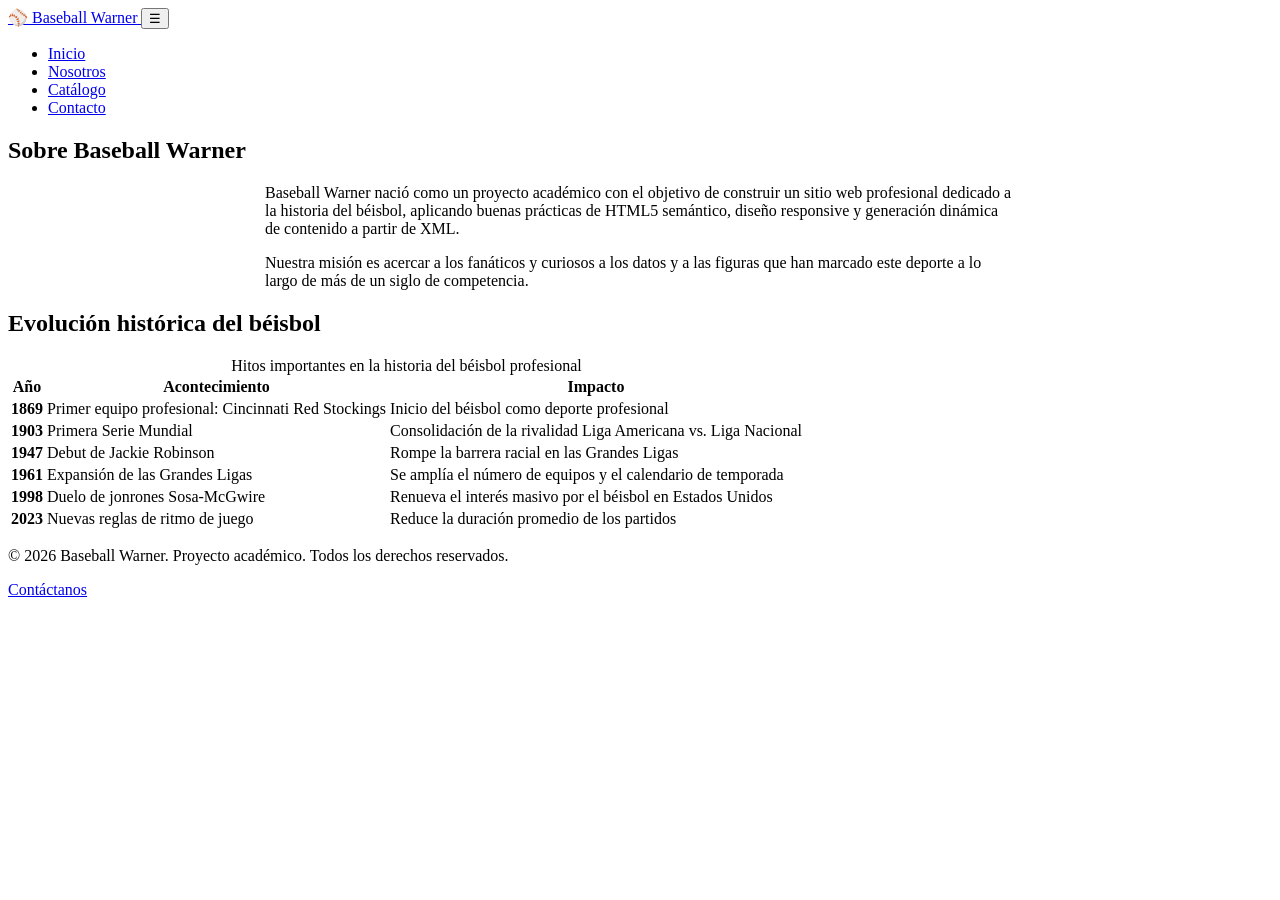
==== about.html @ 01620bcf "Add files via upload" ====
<!DOCTYPE html>
<html lang="es">
<head>
  <meta charset="UTF-8">
  <meta name="viewport" content="width=device-width, initial-scale=1.0">
  <title>Baseball Warner | Nosotros</title>
  <meta name="description" content="Conoce la misión de Baseball Warner y la evolución histórica del béisbol.">
  <link rel="stylesheet" href="css/styles.css">
</head>
<body>

  <header class="site-header">
    <nav class="navbar" aria-label="Navegación principal">
      <a href="index.html" class="navbar__brand">
        <span class="ball" aria-hidden="true">⚾</span> Baseball Warner
      </a>
      <button class="navbar__toggle" aria-label="Abrir menú" aria-expanded="false">☰</button>
      <ul class="navbar__menu">
        <li><a href="index.html">Inicio</a></li>
        <li><a href="about.html" aria-current="page">Nosotros</a></li>
        <li><a href="catalog.html">Catálogo</a></li>
        <li><a href="contact.html">Contacto</a></li>
      </ul>
    </nav>
  </header>

  <main class="container">
    <section>
      <h1 class="section-title">Sobre Baseball Warner</h1>
      <p style="max-width:750px;margin:0 auto 1rem;color:var(--color-text-light);">
        Baseball Warner nació como un proyecto académico con el objetivo de construir un sitio web
        profesional dedicado a la historia del béisbol, aplicando buenas prácticas de HTML5 semántico,
        diseño responsive y generación dinámica de contenido a partir de XML.
      </p>
      <p style="max-width:750px;margin:0 auto;color:var(--color-text-light);">
        Nuestra misión es acercar a los fanáticos y curiosos a los datos y a las figuras que han marcado
        este deporte a lo largo de más de un siglo de competencia.
      </p>
    </section>

    <section>
      <h2 class="section-title">Evolución histórica del béisbol</h2>
      <div class="table-wrapper">
        <table>
          <caption>Hitos importantes en la historia del béisbol profesional</caption>
          <thead>
            <tr>
              <th scope="col">Año</th>
              <th scope="col">Acontecimiento</th>
              <th scope="col">Impacto</th>
            </tr>
          </thead>
          <tbody>
            <tr>
              <th scope="row">1869</th>
              <td>Primer equipo profesional: Cincinnati Red Stockings</td>
              <td>Inicio del béisbol como deporte profesional</td>
            </tr>
            <tr>
              <th scope="row">1903</th>
              <td>Primera Serie Mundial</td>
              <td>Consolidación de la rivalidad Liga Americana vs. Liga Nacional</td>
            </tr>
            <tr>
              <th scope="row">1947</th>
              <td>Debut de Jackie Robinson</td>
              <td>Rompe la barrera racial en las Grandes Ligas</td>
            </tr>
            <tr>
              <th scope="row">1961</th>
              <td>Expansión de las Grandes Ligas</td>
              <td>Se amplía el número de equipos y el calendario de temporada</td>
            </tr>
            <tr>
              <th scope="row">1998</th>
              <td>Duelo de jonrones Sosa-McGwire</td>
              <td>Renueva el interés masivo por el béisbol en Estados Unidos</td>
            </tr>
            <tr>
              <th scope="row">2023</th>
              <td>Nuevas reglas de ritmo de juego</td>
              <td>Reduce la duración promedio de los partidos</td>
            </tr>
          </tbody>
        </table>
      </div>
    </section>
  </main>

  <footer class="site-footer">
    <p>&copy; 2026 Baseball Warner. Proyecto académico. Todos los derechos reservados.</p>
    <p><a href="contact.html">Contáctanos</a></p>
  </footer>

  <script src="js/main.js"></script>
</body>
</html>
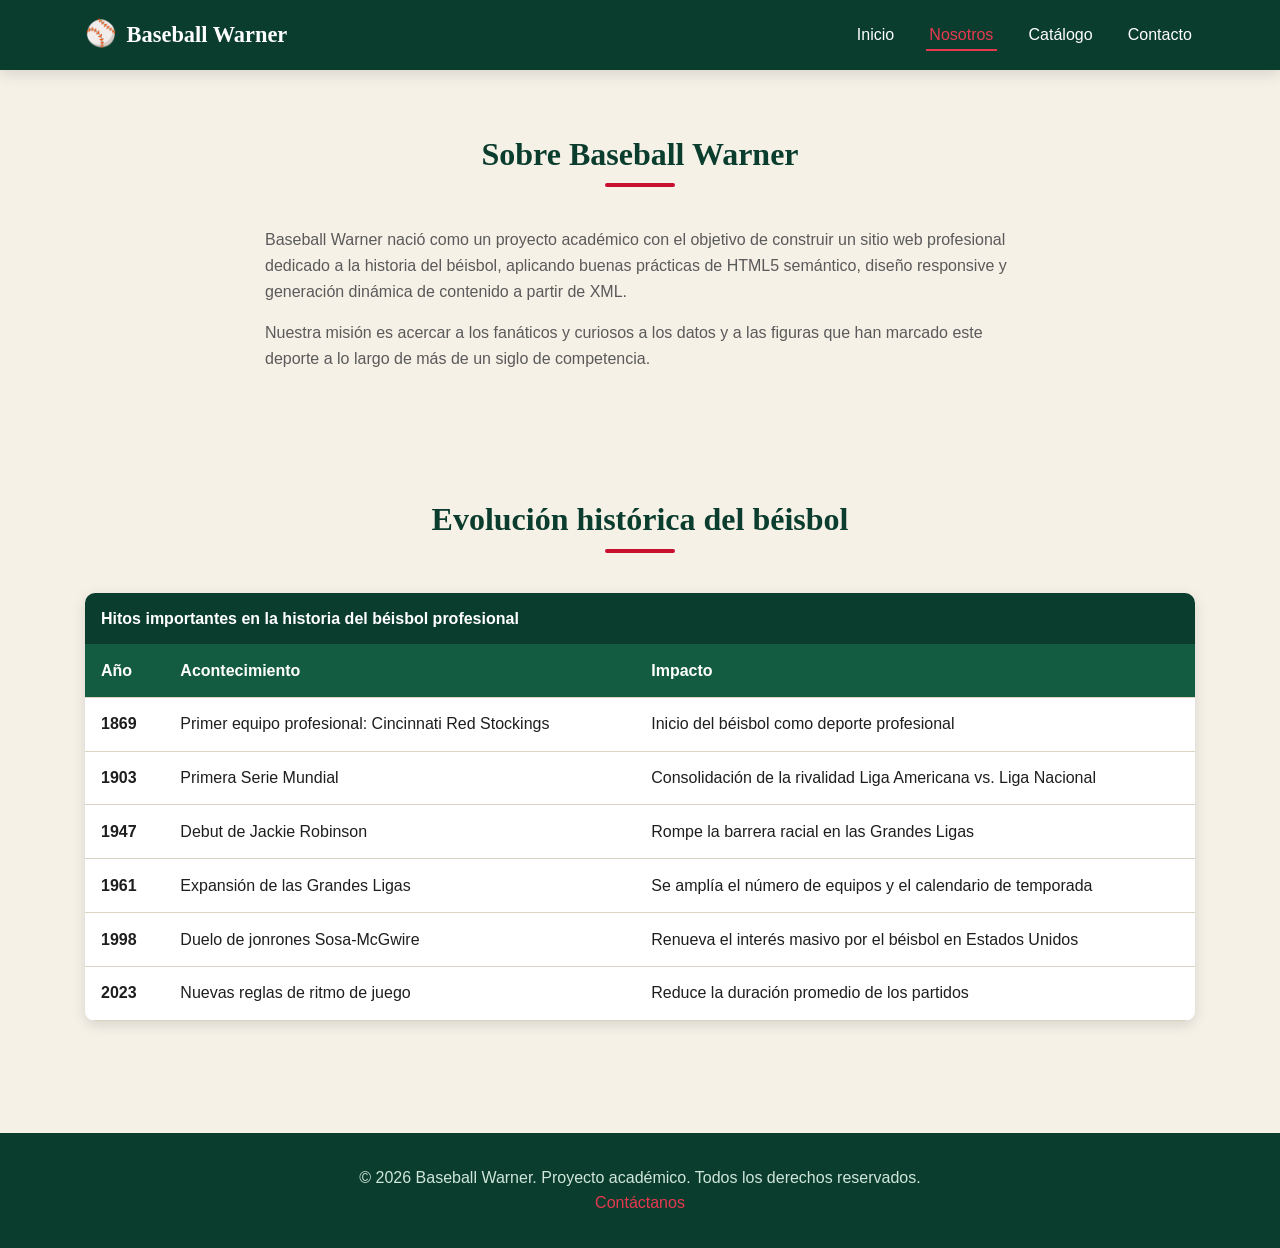
==== commit 062a85bf: "Update about.html" ====
--- a/about.html
+++ b/about.html
@@ -5,7 +5,7 @@
   <meta name="viewport" content="width=device-width, initial-scale=1.0">
   <title>Baseball Warner | Nosotros</title>
   <meta name="description" content="Conoce la misión de Baseball Warner y la evolución histórica del béisbol.">
-  <link rel="stylesheet" href="css/styles.css">
+  <link rel="stylesheet" href="styles.css">
 </head>
 <body>
 
--- a/styles.css
+++ b/styles.css
@@ -0,0 +1,497 @@
+/* ==========================================================================
+   Baseball Warner - Hoja de estilos principal
+   ========================================================================== */
+
+:root {
+  --color-primary: #0b3d2e;
+  --color-primary-light: #145c41;
+  --color-accent: #c8102e;
+  --color-accent-light: #e63950;
+  --color-cream: #f6f1e7;
+  --color-white: #ffffff;
+  --color-text: #1e1e1e;
+  --color-text-light: #5a5a5a;
+  --color-border: #dcd4c2;
+
+  --font-heading: 'Georgia', 'Times New Roman', serif;
+  --font-body: 'Segoe UI', Tahoma, Verdana, sans-serif;
+
+  --radius: 10px;
+  --shadow: 0 4px 14px rgba(0, 0, 0, 0.12);
+  --transition: 0.3s ease;
+
+  --max-width: 1150px;
+}
+
+* {
+  box-sizing: border-box;
+  margin: 0;
+  padding: 0;
+}
+
+html {
+  scroll-behavior: smooth;
+}
+
+body {
+  font-family: var(--font-body);
+  color: var(--color-text);
+  background-color: var(--color-cream);
+  line-height: 1.6;
+}
+
+img {
+  max-width: 100%;
+  display: block;
+}
+
+a {
+  color: inherit;
+  text-decoration: none;
+}
+
+h1, h2, h3, h4 {
+  font-family: var(--font-heading);
+  color: var(--color-primary);
+  line-height: 1.25;
+}
+
+ul {
+  list-style: none;
+}
+
+.container {
+  width: 100%;
+  max-width: var(--max-width);
+  margin: 0 auto;
+  padding: 0 1.25rem;
+}
+
+/* ============================= HEADER / NAV ============================= */
+
+.site-header {
+  background: var(--color-primary);
+  position: sticky;
+  top: 0;
+  z-index: 100;
+  box-shadow: var(--shadow);
+}
+
+.navbar {
+  display: flex;
+  align-items: center;
+  justify-content: space-between;
+  padding: 0.9rem 1.25rem;
+  max-width: var(--max-width);
+  margin: 0 auto;
+}
+
+.navbar__brand {
+  display: flex;
+  align-items: center;
+  gap: 0.6rem;
+  font-family: var(--font-heading);
+  font-size: 1.4rem;
+  font-weight: bold;
+  color: var(--color-white);
+}
+
+.navbar__brand .ball {
+  font-size: 1.6rem;
+  animation: spin 4s linear infinite;
+}
+
+.navbar__toggle {
+  display: none;
+  background: none;
+  border: none;
+  color: var(--color-white);
+  font-size: 1.6rem;
+  cursor: pointer;
+}
+
+.navbar__menu {
+  display: flex;
+  gap: 1.8rem;
+}
+
+.navbar__menu a {
+  color: var(--color-white);
+  font-weight: 500;
+  padding: 0.4rem 0.2rem;
+  border-bottom: 2px solid transparent;
+  transition: border-color var(--transition), color var(--transition);
+}
+
+.navbar__menu a:hover,
+.navbar__menu a:focus,
+.navbar__menu a[aria-current="page"] {
+  border-color: var(--color-accent-light);
+  color: var(--color-accent-light);
+}
+
+/* =============================== HERO =================================== */
+
+.hero {
+  background: linear-gradient(135deg, var(--color-primary), var(--color-primary-light));
+  color: var(--color-white);
+  padding: 5rem 1.25rem;
+  text-align: center;
+}
+
+.hero h1 {
+  color: var(--color-white);
+  font-size: clamp(2rem, 5vw, 3.2rem);
+  animation: fadeInUp 0.8s ease both;
+}
+
+.hero p {
+  max-width: 600px;
+  margin: 1rem auto 2rem;
+  font-size: 1.15rem;
+  color: #dcefe4;
+  animation: fadeInUp 0.8s ease 0.15s both;
+}
+
+.btn {
+  display: inline-block;
+  background: var(--color-accent);
+  color: var(--color-white);
+  padding: 0.8rem 1.8rem;
+  border-radius: var(--radius);
+  font-weight: 600;
+  border: none;
+  cursor: pointer;
+  transition: transform var(--transition), background var(--transition);
+  animation: fadeInUp 0.8s ease 0.3s both;
+}
+
+.btn:hover,
+.btn:focus {
+  background: var(--color-accent-light);
+  transform: translateY(-3px);
+}
+
+/* ============================ SECTIONS =================================== */
+
+section {
+  padding: 4rem 0;
+}
+
+.section-title {
+  text-align: center;
+  font-size: 2rem;
+  margin-bottom: 2.5rem;
+  position: relative;
+}
+
+.section-title::after {
+  content: "";
+  display: block;
+  width: 70px;
+  height: 4px;
+  background: var(--color-accent);
+  margin: 0.6rem auto 0;
+  border-radius: 4px;
+}
+
+.features {
+  display: grid;
+  grid-template-columns: repeat(3, 1fr);
+  gap: 1.8rem;
+}
+
+.feature-card {
+  background: var(--color-white);
+  border-radius: var(--radius);
+  padding: 1.8rem;
+  text-align: center;
+  box-shadow: var(--shadow);
+  transition: transform var(--transition), box-shadow var(--transition);
+}
+
+.feature-card:hover {
+  transform: translateY(-6px);
+  box-shadow: 0 10px 24px rgba(0, 0, 0, 0.16);
+}
+
+.feature-card .icon {
+  font-size: 2.4rem;
+  margin-bottom: 0.8rem;
+}
+
+/* ============================ CATALOG GRID =============================== */
+
+.catalog-grid {
+  display: grid;
+  grid-template-columns: repeat(auto-fit, minmax(260px, 1fr));
+  gap: 1.6rem;
+}
+
+.player-card {
+  background: var(--color-white);
+  border-radius: var(--radius);
+  padding: 1.5rem;
+  box-shadow: var(--shadow);
+  border-top: 4px solid var(--color-accent);
+  animation: fadeInUp 0.5s ease both;
+}
+
+.player-card__header {
+  display: flex;
+  align-items: baseline;
+  justify-content: space-between;
+  gap: 0.6rem;
+  flex-wrap: wrap;
+  margin-bottom: 0.8rem;
+  border-bottom: 1px solid var(--color-border);
+  padding-bottom: 0.6rem;
+}
+
+.player-card__position {
+  font-size: 0.85rem;
+  color: var(--color-accent);
+  font-weight: 600;
+  text-transform: uppercase;
+}
+
+.player-card__stats {
+  display: grid;
+  grid-template-columns: 1fr 1fr;
+  gap: 0.6rem 1rem;
+  margin-bottom: 0.9rem;
+}
+
+.player-card__stats dt {
+  font-size: 0.75rem;
+  color: var(--color-text-light);
+  text-transform: uppercase;
+}
+
+.player-card__stats dd {
+  font-weight: 600;
+}
+
+.player-card__desc {
+  font-size: 0.92rem;
+  color: var(--color-text-light);
+}
+
+.catalog-status {
+  text-align: center;
+  color: var(--color-text-light);
+  padding: 2rem 0;
+}
+
+/* ============================= TABLE ===================================== */
+
+.table-wrapper {
+  overflow-x: auto;
+  border-radius: var(--radius);
+  box-shadow: var(--shadow);
+}
+
+table {
+  width: 100%;
+  border-collapse: collapse;
+  background: var(--color-white);
+  min-width: 560px;
+}
+
+caption {
+  text-align: left;
+  font-weight: 600;
+  padding: 0.8rem 1rem;
+  background: var(--color-primary);
+  color: var(--color-white);
+}
+
+th, td {
+  padding: 0.85rem 1rem;
+  text-align: left;
+  border-bottom: 1px solid var(--color-border);
+}
+
+thead th {
+  background: var(--color-primary-light);
+  color: var(--color-white);
+}
+
+tbody tr:hover {
+  background: var(--color-cream);
+}
+
+/* ========================== CONTACT FORM ================================= */
+
+.contact-layout {
+  display: grid;
+  grid-template-columns: 1fr 1fr;
+  gap: 2.5rem;
+  align-items: start;
+}
+
+form {
+  background: var(--color-white);
+  padding: 2rem;
+  border-radius: var(--radius);
+  box-shadow: var(--shadow);
+  display: flex;
+  flex-direction: column;
+  gap: 1.2rem;
+}
+
+.form-group {
+  display: flex;
+  flex-direction: column;
+  gap: 0.4rem;
+}
+
+label {
+  font-weight: 600;
+  font-size: 0.9rem;
+}
+
+input, textarea, select {
+  padding: 0.7rem 0.9rem;
+  border: 1px solid var(--color-border);
+  border-radius: 6px;
+  font-family: inherit;
+  font-size: 1rem;
+  transition: border-color var(--transition), box-shadow var(--transition);
+}
+
+input:focus, textarea:focus, select:focus {
+  outline: none;
+  border-color: var(--color-primary-light);
+  box-shadow: 0 0 0 3px rgba(20, 92, 65, 0.15);
+}
+
+input:invalid:not(:placeholder-shown),
+textarea:invalid:not(:placeholder-shown) {
+  border-color: var(--color-accent);
+}
+
+.error-message {
+  color: var(--color-accent);
+  font-size: 0.8rem;
+  min-height: 1em;
+}
+
+.form-status {
+  padding: 0.9rem;
+  border-radius: 6px;
+  display: none;
+}
+
+.form-status.success {
+  display: block;
+  background: #e5f5ec;
+  color: var(--color-primary);
+}
+
+.contact-info {
+  display: flex;
+  flex-direction: column;
+  gap: 1.2rem;
+}
+
+.contact-info .info-item {
+  background: var(--color-white);
+  padding: 1.2rem;
+  border-radius: var(--radius);
+  box-shadow: var(--shadow);
+}
+
+/* ============================== FOOTER ==================================== */
+
+.site-footer {
+  background: var(--color-primary);
+  color: #cfe6da;
+  text-align: center;
+  padding: 2rem 1.25rem;
+  margin-top: 3rem;
+}
+
+.site-footer a {
+  color: var(--color-accent-light);
+}
+
+/* ============================= ANIMATIONS ================================= */
+
+@keyframes fadeInUp {
+  from {
+    opacity: 0;
+    transform: translateY(18px);
+  }
+  to {
+    opacity: 1;
+    transform: translateY(0);
+  }
+}
+
+@keyframes spin {
+  from { transform: rotate(0deg); }
+  to { transform: rotate(360deg); }
+}
+
+/* ============================ BREAKPOINTS ================================= */
+
+/* Escritorio grande */
+@media (min-width: 901px) {
+  .features {
+    grid-template-columns: repeat(3, 1fr);
+  }
+
+  .contact-layout {
+    grid-template-columns: 1fr 1fr;
+  }
+}
+
+/* Tablet */
+@media (max-width: 900px) {
+  .features {
+    grid-template-columns: repeat(2, 1fr);
+  }
+
+  .contact-layout {
+    grid-template-columns: 1fr;
+  }
+}
+
+/* Mobile */
+@media (max-width: 620px) {
+  .navbar__toggle {
+    display: block;
+  }
+
+  .navbar__menu {
+    position: absolute;
+    top: 100%;
+    left: 0;
+    right: 0;
+    background: var(--color-primary);
+    flex-direction: column;
+    gap: 0;
+    max-height: 0;
+    overflow: hidden;
+    transition: max-height var(--transition);
+  }
+
+  .navbar__menu.is-open {
+    max-height: 300px;
+  }
+
+  .navbar__menu a {
+    padding: 1rem 1.25rem;
+    display: block;
+    border-bottom: 1px solid rgba(255,255,255,0.08);
+  }
+
+  .features {
+    grid-template-columns: 1fr;
+  }
+
+  .hero {
+    padding: 3.5rem 1.25rem;
+  }
+}
